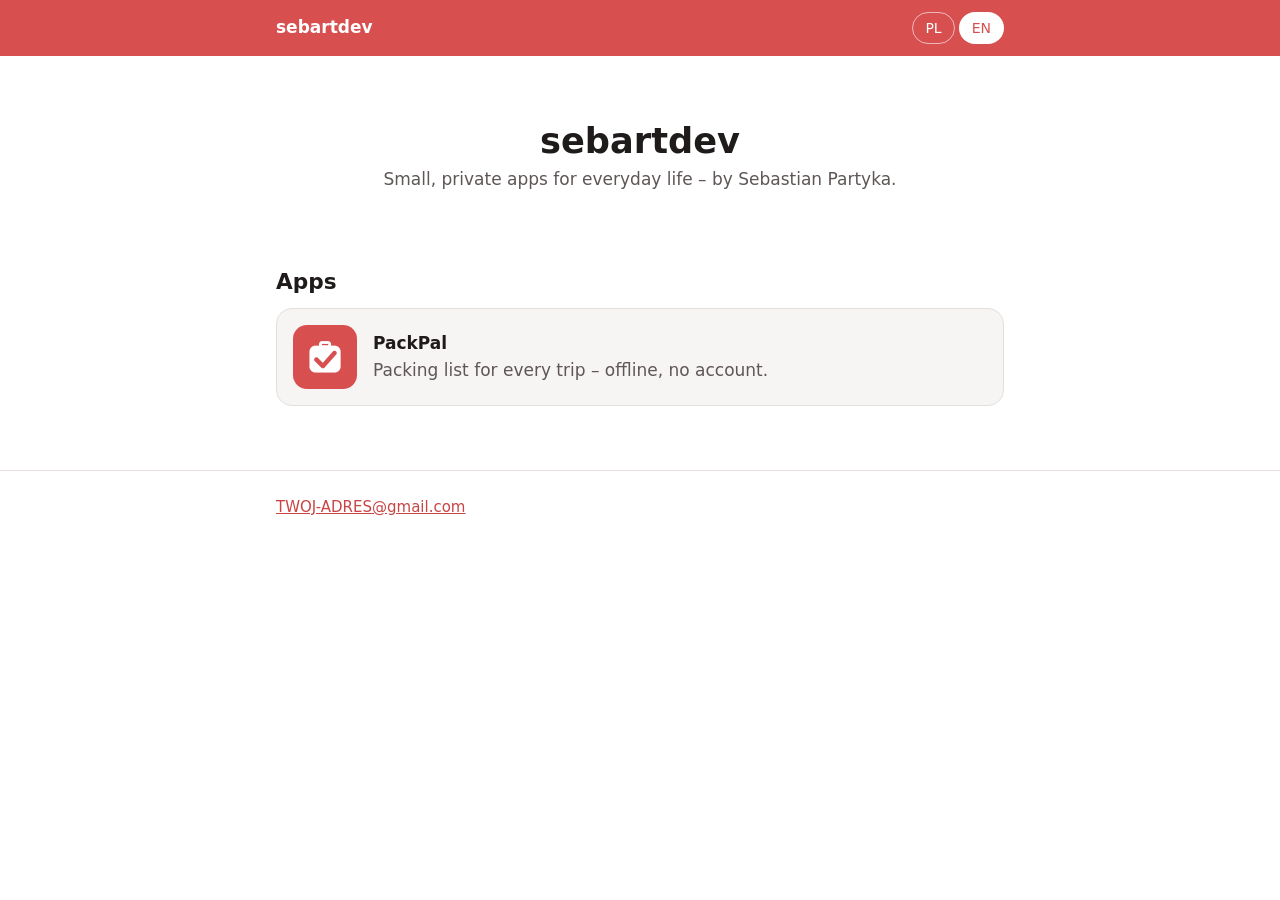
==== index.html @ e94e7d5c "Strona sebartdev i PackPal z polityką prywatności Co-Authored-By: Claude Opus 5.5 <noreply@anthropic" ====
<!doctype html>
<html lang="en">
<head>
  <meta charset="utf-8">
  <meta name="viewport" content="width=device-width, initial-scale=1">
  <title>sebartdev – apps</title>
  <meta name="description" content="Apps by sebartdev (Sebastian Partyka). Aplikacje od sebartdev.">
  <link rel="icon" href="packpal/icon.png">
  <link rel="stylesheet" href="style.css">
</head>
<body>
  <header class="top">
    <div class="wrap">
      <a href="./">sebartdev</a>
      <div class="lang-switch">
        <button type="button" data-set-lang="pl" aria-pressed="false">PL</button>
        <button type="button" data-set-lang="en" aria-pressed="true">EN</button>
      </div>
    </div>
  </header>

  <main class="wrap">
    <div class="hero">
      <h1>sebartdev</h1>
      <p data-lang="en">Small, private apps for everyday life – by
        Sebastian Partyka.</p>
      <p data-lang="pl">Małe, prywatne aplikacje na co dzień – od
        Sebastiana Partyki.</p>
    </div>

    <section>
      <h2 data-lang="en">Apps</h2>
      <h2 data-lang="pl">Aplikacje</h2>
      <a class="app-card" href="packpal/">
        <img src="packpal/icon.png" alt="">
        <div>
          <strong>PackPal</strong>
          <span data-lang="en">Packing list for every trip – offline, no
            account.</span>
          <span data-lang="pl">Lista pakowania na każdy wyjazd – offline,
            bez konta.</span>
        </div>
      </a>
    </section>
  </main>

  <footer>
    <div class="wrap">
      <a href="mailto:TWOJ-ADRES@gmail.com">TWOJ-ADRES@gmail.com</a>
    </div>
  </footer>
  <script src="lang.js"></script>
</body>
</html>
---- style.css ----
:root {
  --brand: #d84f4f;
  --accent: #c94545;
  --bg: #ffffff;
  --surface: #f7f4f4;
  --text: #1f1b1b;
  --muted: #5f5656;
  --border: #e6dede;
  --on-brand: #ffffff;
  --radius: 16px;
  --max: 760px;
}

@media (prefers-color-scheme: dark) {
  :root {
    --accent: #ff8a80;
    --bg: #161212;
    --surface: #221c1c;
    --text: #f3eded;
    --muted: #b9adad;
    --border: #3a3131;
  }
}

* {
  box-sizing: border-box;
}

html {
  -webkit-text-size-adjust: 100%;
}

body {
  margin: 0;
  background: var(--bg);
  color: var(--text);
  font-family: system-ui, -apple-system, "Segoe UI", Roboto, Ubuntu,
    "Helvetica Neue", Arial, sans-serif;
  font-size: 17px;
  line-height: 1.6;
}

a {
  color: var(--accent);
}

.wrap {
  max-width: var(--max);
  margin: 0 auto;
  padding: 0 16px;
}

header.top {
  background: var(--brand);
  color: var(--on-brand);
}

header.top .wrap {
  display: flex;
  align-items: center;
  justify-content: space-between;
  gap: 12px;
  min-height: 56px;
}

header.top a {
  color: var(--on-brand);
  text-decoration: none;
  font-weight: 600;
}

.lang-switch {
  display: flex;
  gap: 4px;
}

.lang-switch button {
  border: 1px solid rgba(255, 255, 255, 0.6);
  background: transparent;
  color: var(--on-brand);
  border-radius: 999px;
  padding: 4px 12px;
  font: inherit;
  font-size: 14px;
  cursor: pointer;
}

.lang-switch button[aria-pressed="true"] {
  background: var(--on-brand);
  color: var(--brand);
}

.hero {
  text-align: center;
  padding: 48px 0 32px;
}

.hero img {
  width: 112px;
  height: 112px;
  border-radius: 24px;
}

.hero h1 {
  margin: 16px 0 4px;
  font-size: 2.2rem;
  line-height: 1.2;
}

.hero p {
  margin: 0 auto;
  max-width: 34em;
  color: var(--muted);
}

.button {
  display: inline-block;
  margin-top: 24px;
  padding: 12px 24px;
  border-radius: 999px;
  background: var(--brand);
  color: var(--on-brand);
  font-weight: 600;
  text-decoration: none;
}

.button.disabled {
  background: var(--surface);
  color: var(--muted);
  border: 1px solid var(--border);
  cursor: default;
}

section {
  padding: 16px 0;
}

h2 {
  font-size: 1.35rem;
  margin: 24px 0 8px;
}

h3 {
  font-size: 1.1rem;
  margin: 20px 0 4px;
}

.cards {
  display: grid;
  grid-template-columns: repeat(auto-fit, minmax(220px, 1fr));
  gap: 12px;
  padding: 0;
  list-style: none;
}

.cards li {
  background: var(--surface);
  border: 1px solid var(--border);
  border-radius: var(--radius);
  padding: 16px;
}

.cards strong {
  display: block;
  margin-bottom: 4px;
}

.app-card {
  display: flex;
  gap: 16px;
  align-items: center;
  background: var(--surface);
  border: 1px solid var(--border);
  border-radius: var(--radius);
  padding: 16px;
  color: inherit;
  text-decoration: none;
}

.app-card img {
  width: 64px;
  height: 64px;
  border-radius: 14px;
  flex: none;
}

.app-card span {
  display: block;
  color: var(--muted);
}

.note {
  background: var(--surface);
  border-left: 4px solid var(--brand);
  border-radius: 8px;
  padding: 12px 16px;
}

.muted {
  color: var(--muted);
}

footer {
  margin-top: 48px;
  padding: 24px 0 40px;
  border-top: 1px solid var(--border);
  color: var(--muted);
  font-size: 15px;
}

footer a {
  margin-right: 16px;
}

[hidden] {
  display: none !important;
}
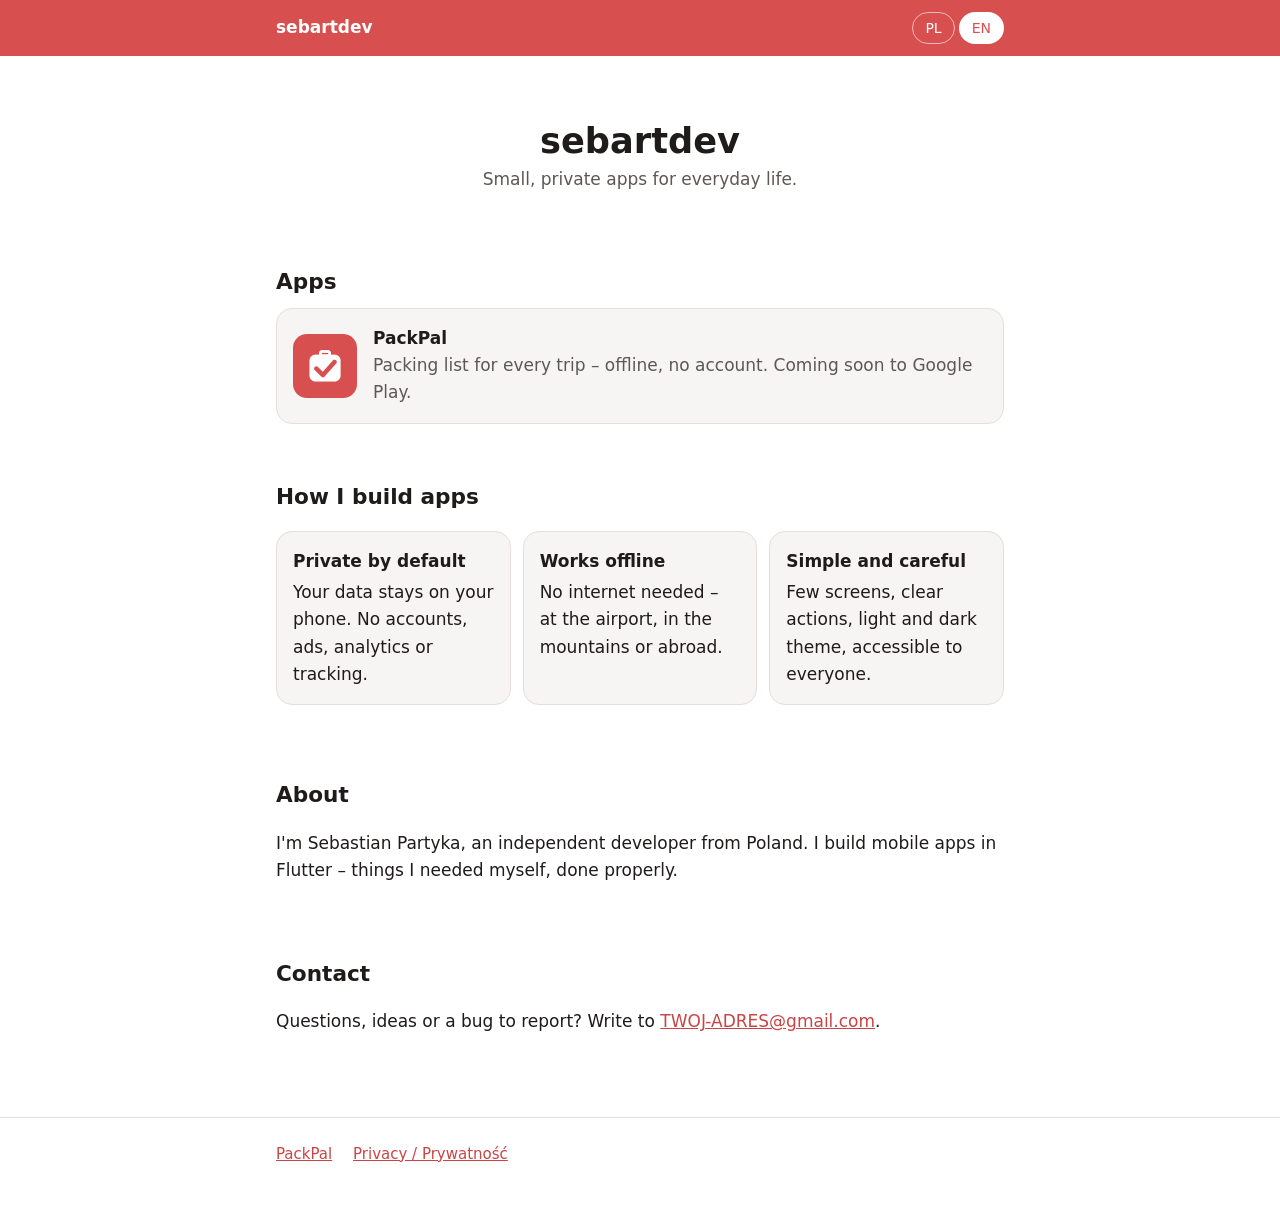
==== commit b65a4b86: "Strona główna: aplikacje, zasady, o mnie, kontakt Co-Authored-By: Claude Opus 5.5 <noreply@anthropic" ====
--- a/index.html
+++ b/index.html
@@ -4,7 +4,7 @@
   <meta charset="utf-8">
   <meta name="viewport" content="width=device-width, initial-scale=1">
   <title>sebartdev – apps</title>
-  <meta name="description" content="Apps by sebartdev (Sebastian Partyka). Aplikacje od sebartdev.">
+  <meta name="description" content="Small, private mobile apps by sebartdev (Sebastian Partyka). Małe, prywatne aplikacje mobilne od sebartdev.">
   <link rel="icon" href="packpal/icon.png">
   <link rel="stylesheet" href="style.css">
 </head>
@@ -22,10 +22,8 @@
   <main class="wrap">
     <div class="hero">
       <h1>sebartdev</h1>
-      <p data-lang="en">Small, private apps for everyday life – by
-        Sebastian Partyka.</p>
-      <p data-lang="pl">Małe, prywatne aplikacje na co dzień – od
-        Sebastiana Partyki.</p>
+      <p data-lang="en">Small, private apps for everyday life.</p>
+      <p data-lang="pl">Małe, prywatne aplikacje na co dzień.</p>
     </div>
 
     <section>
@@ -36,17 +34,61 @@
         <div>
           <strong>PackPal</strong>
           <span data-lang="en">Packing list for every trip – offline, no
-            account.</span>
+            account. Coming soon to Google Play.</span>
           <span data-lang="pl">Lista pakowania na każdy wyjazd – offline,
-            bez konta.</span>
+            bez konta. Wkrótce w Google Play.</span>
         </div>
       </a>
+    </section>
+
+    <section>
+      <h2 data-lang="en">How I build apps</h2>
+      <h2 data-lang="pl">Jak tworzę aplikacje</h2>
+      <ul class="cards">
+        <li data-lang="en"><strong>Private by default</strong>Your data
+          stays on your phone. No accounts, ads, analytics or
+          tracking.</li>
+        <li data-lang="pl"><strong>Prywatnie od początku</strong>Twoje dane
+          zostają na telefonie. Bez kont, reklam, analityki
+          i śledzenia.</li>
+        <li data-lang="en"><strong>Works offline</strong>No internet
+          needed – at the airport, in the mountains or abroad.</li>
+        <li data-lang="pl"><strong>Działa offline</strong>Bez internetu –
+          na lotnisku, w górach i za granicą.</li>
+        <li data-lang="en"><strong>Simple and careful</strong>Few screens,
+          clear actions, light and dark theme, accessible to
+          everyone.</li>
+        <li data-lang="pl"><strong>Prosto i starannie</strong>Mało ekranów,
+          jasne akcje, motyw jasny i ciemny, dostępność dla
+          każdego.</li>
+      </ul>
+    </section>
+
+    <section>
+      <h2 data-lang="en">About</h2>
+      <h2 data-lang="pl">O mnie</h2>
+      <p data-lang="en">I'm Sebastian Partyka, an independent developer
+        from Poland. I build mobile apps in Flutter – things I needed
+        myself, done properly.</p>
+      <p data-lang="pl">Jestem Sebastian Partyka, niezależny twórca
+        z Polski. Tworzę aplikacje mobilne we Flutterze – takie, których
+        sam potrzebowałem, zrobione porządnie.</p>
+    </section>
+
+    <section>
+      <h2 data-lang="en">Contact</h2>
+      <h2 data-lang="pl">Kontakt</h2>
+      <p data-lang="en">Questions, ideas or a bug to report? Write to
+        <a href="mailto:TWOJ-ADRES@gmail.com">TWOJ-ADRES@gmail.com</a>.</p>
+      <p data-lang="pl">Pytanie, pomysł albo błąd do zgłoszenia? Napisz na
+        <a href="mailto:TWOJ-ADRES@gmail.com">TWOJ-ADRES@gmail.com</a>.</p>
     </section>
   </main>
 
   <footer>
     <div class="wrap">
-      <a href="mailto:TWOJ-ADRES@gmail.com">TWOJ-ADRES@gmail.com</a>
+      <a href="packpal/">PackPal</a>
+      <a href="packpal/privacy.html">Privacy / Prywatność</a>
     </div>
   </footer>
   <script src="lang.js"></script>
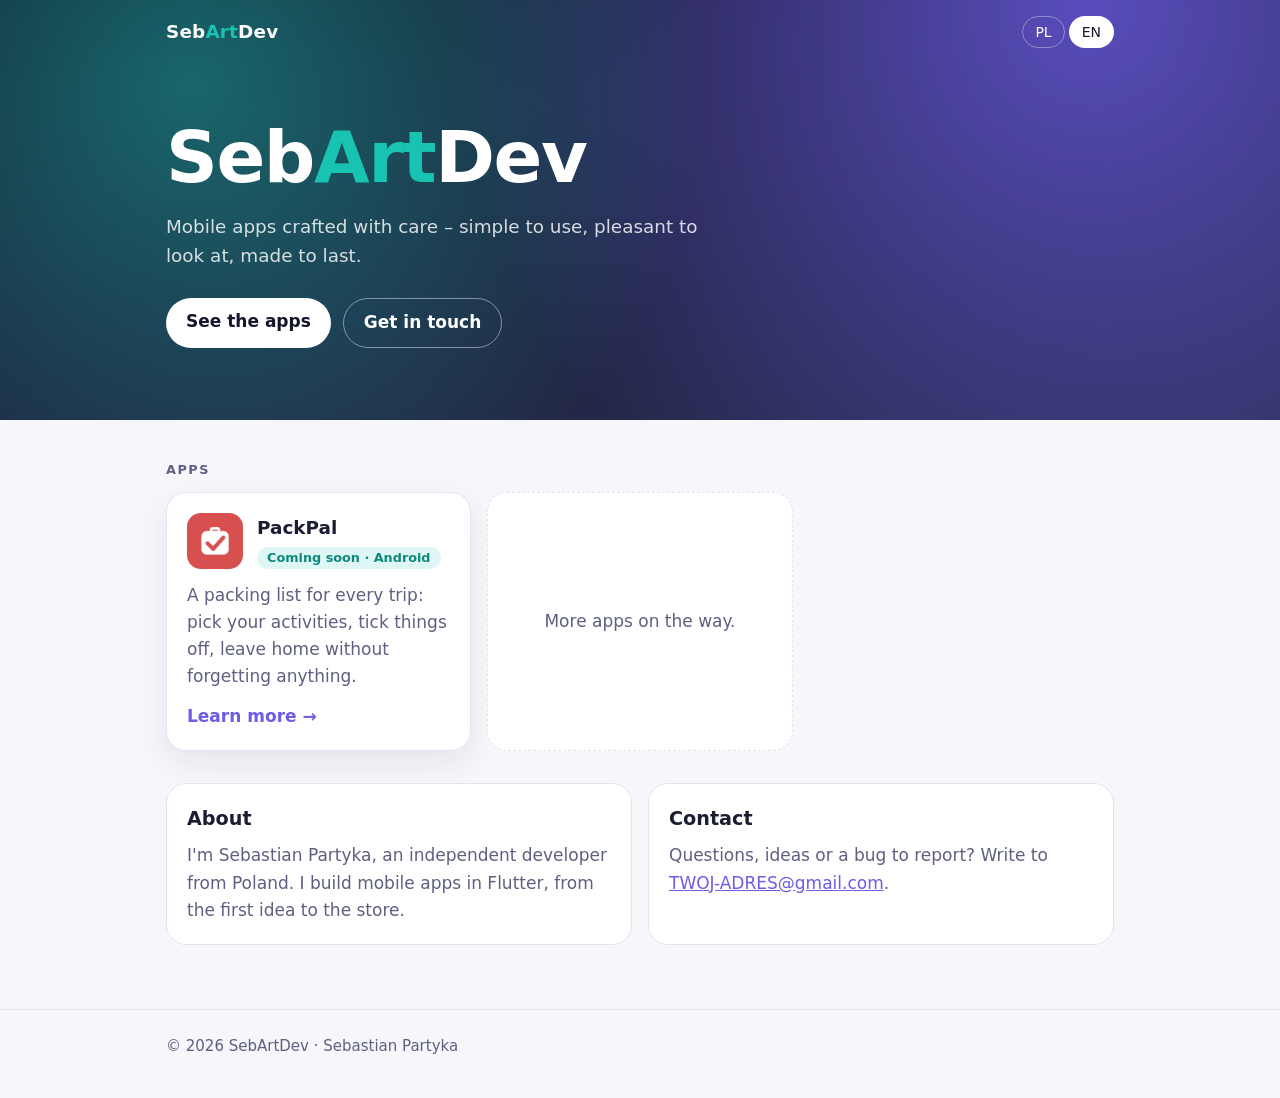
==== commit 6b7fe1af: "Strona główna SebArtDev: własny wygląd, neutralna treść Co-Authored-By: Claude Opus 5.5 <noreply@ant" ====
--- a/index.html
+++ b/index.html
@@ -3,93 +3,93 @@
 <head>
   <meta charset="utf-8">
   <meta name="viewport" content="width=device-width, initial-scale=1">
-  <title>sebartdev – apps</title>
-  <meta name="description" content="Small, private mobile apps by sebartdev (Sebastian Partyka). Małe, prywatne aplikacje mobilne od sebartdev.">
+  <title>SebArtDev – mobile apps</title>
+  <meta name="description" content="SebArtDev – mobile apps by Sebastian Partyka. Aplikacje mobilne Sebastiana Partyki.">
+  <meta name="theme-color" content="#14162b">
   <link rel="icon" href="packpal/icon.png">
-  <link rel="stylesheet" href="style.css">
+  <link rel="stylesheet" href="home.css">
 </head>
 <body>
-  <header class="top">
+  <header class="hero">
     <div class="wrap">
-      <a href="./">sebartdev</a>
-      <div class="lang-switch">
-        <button type="button" data-set-lang="pl" aria-pressed="false">PL</button>
-        <button type="button" data-set-lang="en" aria-pressed="true">EN</button>
+      <div class="bar">
+        <a class="logo" href="./">Seb<b>Art</b>Dev</a>
+        <div class="lang-switch">
+          <button type="button" data-set-lang="pl" aria-pressed="false">PL</button>
+          <button type="button" data-set-lang="en" aria-pressed="true">EN</button>
+        </div>
+      </div>
+      <div class="hero-body">
+        <h1 class="wordmark">Seb<b>Art</b>Dev</h1>
+        <p class="tagline" data-lang="en">Mobile apps crafted with care –
+          simple to use, pleasant to look at, made to last.</p>
+        <p class="tagline" data-lang="pl">Aplikacje mobilne robione
+          starannie – proste w obsłudze, przyjemne dla oka, zrobione na
+          lata.</p>
+        <div class="hero-links">
+          <a class="pill primary" href="#apps" data-lang="en">See the apps</a>
+          <a class="pill primary" href="#apps" data-lang="pl">Zobacz aplikacje</a>
+          <a class="pill ghost" href="#contact" data-lang="en">Get in touch</a>
+          <a class="pill ghost" href="#contact" data-lang="pl">Kontakt</a>
+        </div>
       </div>
     </div>
   </header>
 
   <main class="wrap">
-    <div class="hero">
-      <h1>sebartdev</h1>
-      <p data-lang="en">Small, private apps for everyday life.</p>
-      <p data-lang="pl">Małe, prywatne aplikacje na co dzień.</p>
-    </div>
-
-    <section>
-      <h2 data-lang="en">Apps</h2>
-      <h2 data-lang="pl">Aplikacje</h2>
-      <a class="app-card" href="packpal/">
-        <img src="packpal/icon.png" alt="">
-        <div>
-          <strong>PackPal</strong>
-          <span data-lang="en">Packing list for every trip – offline, no
-            account. Coming soon to Google Play.</span>
-          <span data-lang="pl">Lista pakowania na każdy wyjazd – offline,
-            bez konta. Wkrótce w Google Play.</span>
+    <section id="apps">
+      <p class="eyebrow" data-lang="en">Apps</p>
+      <p class="eyebrow" data-lang="pl">Aplikacje</p>
+      <div class="apps">
+        <a class="app" href="packpal/">
+          <div class="app-head">
+            <img src="packpal/icon.png" alt="">
+            <div>
+              <strong>PackPal</strong>
+              <span class="chip" data-lang="en">Coming soon · Android</span>
+              <span class="chip" data-lang="pl">Wkrótce · Android</span>
+            </div>
+          </div>
+          <p data-lang="en">A packing list for every trip: pick your
+            activities, tick things off, leave home without forgetting
+            anything.</p>
+          <p data-lang="pl">Lista pakowania na każdy wyjazd: zaznacz
+            aktywności, odhaczaj rzeczy i wychodź z domu bez obaw, że coś
+            zostało.</p>
+          <span class="more" data-lang="en">Learn more →</span>
+          <span class="more" data-lang="pl">Więcej →</span>
+        </a>
+        <div class="app placeholder">
+          <p data-lang="en">More apps on the way.</p>
+          <p data-lang="pl">Kolejne aplikacje w drodze.</p>
         </div>
-      </a>
+      </div>
     </section>
 
-    <section>
-      <h2 data-lang="en">How I build apps</h2>
-      <h2 data-lang="pl">Jak tworzę aplikacje</h2>
-      <ul class="cards">
-        <li data-lang="en"><strong>Private by default</strong>Your data
-          stays on your phone. No accounts, ads, analytics or
-          tracking.</li>
-        <li data-lang="pl"><strong>Prywatnie od początku</strong>Twoje dane
-          zostają na telefonie. Bez kont, reklam, analityki
-          i śledzenia.</li>
-        <li data-lang="en"><strong>Works offline</strong>No internet
-          needed – at the airport, in the mountains or abroad.</li>
-        <li data-lang="pl"><strong>Działa offline</strong>Bez internetu –
-          na lotnisku, w górach i za granicą.</li>
-        <li data-lang="en"><strong>Simple and careful</strong>Few screens,
-          clear actions, light and dark theme, accessible to
-          everyone.</li>
-        <li data-lang="pl"><strong>Prosto i starannie</strong>Mało ekranów,
-          jasne akcje, motyw jasny i ciemny, dostępność dla
-          każdego.</li>
-      </ul>
-    </section>
-
-    <section>
-      <h2 data-lang="en">About</h2>
-      <h2 data-lang="pl">O mnie</h2>
-      <p data-lang="en">I'm Sebastian Partyka, an independent developer
-        from Poland. I build mobile apps in Flutter – things I needed
-        myself, done properly.</p>
-      <p data-lang="pl">Jestem Sebastian Partyka, niezależny twórca
-        z Polski. Tworzę aplikacje mobilne we Flutterze – takie, których
-        sam potrzebowałem, zrobione porządnie.</p>
-    </section>
-
-    <section>
-      <h2 data-lang="en">Contact</h2>
-      <h2 data-lang="pl">Kontakt</h2>
-      <p data-lang="en">Questions, ideas or a bug to report? Write to
-        <a href="mailto:TWOJ-ADRES@gmail.com">TWOJ-ADRES@gmail.com</a>.</p>
-      <p data-lang="pl">Pytanie, pomysł albo błąd do zgłoszenia? Napisz na
-        <a href="mailto:TWOJ-ADRES@gmail.com">TWOJ-ADRES@gmail.com</a>.</p>
+    <section class="about">
+      <div class="panel">
+        <h2 data-lang="en">About</h2>
+        <h2 data-lang="pl">O mnie</h2>
+        <p data-lang="en">I'm Sebastian Partyka, an independent developer
+          from Poland. I build mobile apps in Flutter, from the first idea
+          to the store.</p>
+        <p data-lang="pl">Jestem Sebastian Partyka, niezależny twórca
+          z Polski. Tworzę aplikacje mobilne we Flutterze – od pierwszego
+          pomysłu do publikacji w sklepie.</p>
+      </div>
+      <div class="panel" id="contact">
+        <h2 data-lang="en">Contact</h2>
+        <h2 data-lang="pl">Kontakt</h2>
+        <p data-lang="en">Questions, ideas or a bug to report? Write to
+          <a href="mailto:TWOJ-ADRES@gmail.com">TWOJ-ADRES@gmail.com</a>.</p>
+        <p data-lang="pl">Pytanie, pomysł albo błąd do zgłoszenia? Napisz
+          na <a href="mailto:TWOJ-ADRES@gmail.com">TWOJ-ADRES@gmail.com</a>.</p>
+      </div>
     </section>
   </main>
 
   <footer>
-    <div class="wrap">
-      <a href="packpal/">PackPal</a>
-      <a href="packpal/privacy.html">Privacy / Prywatność</a>
-    </div>
+    <div class="wrap">© 2026 SebArtDev · Sebastian Partyka</div>
   </footer>
   <script src="lang.js"></script>
 </body>
--- a/home.css
+++ b/home.css
@@ -0,0 +1,287 @@
+/* Portfolio home page; app pages use style.css with their own colours. */
+:root {
+  --ink: #14162b;
+  --ink-soft: #2a2d52;
+  --violet: #6c5ce7;
+  --teal: #19c3b1;
+  --bg: #f6f6fb;
+  --card: #ffffff;
+  --text: #1b1d33;
+  --muted: #5d6080;
+  --border: #e3e4f0;
+  --radius: 20px;
+  --max: 980px;
+}
+
+@media (prefers-color-scheme: dark) {
+  :root {
+    --bg: #0e0f1d;
+    --card: #181a2e;
+    --text: #ecedf7;
+    --muted: #a3a6c4;
+    --border: #2a2d48;
+  }
+}
+
+* {
+  box-sizing: border-box;
+}
+
+body {
+  margin: 0;
+  background: var(--bg);
+  color: var(--text);
+  font-family: system-ui, -apple-system, "Segoe UI", Roboto, Ubuntu,
+    "Helvetica Neue", Arial, sans-serif;
+  font-size: 17px;
+  line-height: 1.6;
+}
+
+a {
+  color: var(--violet);
+}
+
+.wrap {
+  max-width: var(--max);
+  margin: 0 auto;
+  padding: 0 16px;
+}
+
+/* Hero */
+
+.hero {
+  position: relative;
+  overflow: hidden;
+  color: #fff;
+  background: radial-gradient(circle at 15% 20%, rgba(25, 195, 177, 0.45), transparent 45%),
+    radial-gradient(circle at 85% 0%, rgba(108, 92, 231, 0.75), transparent 55%),
+    linear-gradient(160deg, var(--ink) 0%, var(--ink-soft) 100%);
+}
+
+.hero .bar {
+  display: flex;
+  align-items: center;
+  justify-content: space-between;
+  gap: 12px;
+  min-height: 64px;
+}
+
+.logo {
+  color: #fff;
+  text-decoration: none;
+  font-weight: 700;
+  font-size: 1.15rem;
+  letter-spacing: 0.01em;
+}
+
+.logo b,
+.wordmark b {
+  color: var(--teal);
+  font-weight: inherit;
+}
+
+.lang-switch {
+  display: flex;
+  gap: 4px;
+}
+
+.lang-switch button {
+  border: 1px solid rgba(255, 255, 255, 0.35);
+  background: transparent;
+  color: #fff;
+  border-radius: 999px;
+  padding: 4px 12px;
+  font: inherit;
+  font-size: 14px;
+  cursor: pointer;
+}
+
+.lang-switch button[aria-pressed="true"] {
+  background: #fff;
+  color: var(--ink);
+}
+
+.hero-body {
+  padding: 56px 0 72px;
+}
+
+.wordmark {
+  margin: 0;
+  font-size: clamp(2.6rem, 9vw, 4.5rem);
+  line-height: 1.05;
+  font-weight: 800;
+  letter-spacing: -0.02em;
+}
+
+.tagline {
+  margin: 16px 0 0;
+  max-width: 30em;
+  font-size: 1.15rem;
+  color: rgba(255, 255, 255, 0.82);
+}
+
+.hero-links {
+  display: flex;
+  flex-wrap: wrap;
+  gap: 12px;
+  margin-top: 28px;
+}
+
+.pill {
+  display: inline-block;
+  padding: 10px 20px;
+  border-radius: 999px;
+  text-decoration: none;
+  font-weight: 600;
+}
+
+.pill.primary {
+  background: #fff;
+  color: var(--ink);
+}
+
+.pill.ghost {
+  border: 1px solid rgba(255, 255, 255, 0.45);
+  color: #fff;
+}
+
+/* Content */
+
+main {
+  padding-top: 8px;
+}
+
+section {
+  padding: 8px 0 24px;
+}
+
+.eyebrow {
+  margin: 32px 0 12px;
+  font-size: 0.8rem;
+  font-weight: 700;
+  letter-spacing: 0.12em;
+  text-transform: uppercase;
+  color: var(--muted);
+}
+
+.apps {
+  display: grid;
+  grid-template-columns: repeat(auto-fill, minmax(280px, 1fr));
+  gap: 16px;
+}
+
+.app {
+  display: flex;
+  flex-direction: column;
+  gap: 12px;
+  padding: 20px;
+  border-radius: var(--radius);
+  background: var(--card);
+  border: 1px solid var(--border);
+  box-shadow: 0 12px 32px rgba(20, 22, 43, 0.08);
+  color: inherit;
+  text-decoration: none;
+  transition: transform 0.15s ease, box-shadow 0.15s ease;
+}
+
+.app:hover {
+  transform: translateY(-2px);
+  box-shadow: 0 16px 40px rgba(20, 22, 43, 0.14);
+}
+
+.app-head {
+  display: flex;
+  align-items: center;
+  gap: 14px;
+}
+
+.app-head img {
+  width: 56px;
+  height: 56px;
+  border-radius: 14px;
+  flex: none;
+}
+
+.app-head strong {
+  display: block;
+  font-size: 1.15rem;
+}
+
+.chip {
+  display: inline-block;
+  margin-top: 2px;
+  padding: 1px 10px;
+  border-radius: 999px;
+  font-size: 0.8rem;
+  font-weight: 600;
+  background: rgba(25, 195, 177, 0.14);
+  color: #0e8a7d;
+}
+
+@media (prefers-color-scheme: dark) {
+  .chip {
+    color: var(--teal);
+  }
+}
+
+.app p {
+  margin: 0;
+  color: var(--muted);
+}
+
+.app .more {
+  margin-top: auto;
+  font-weight: 600;
+  color: var(--violet);
+}
+
+.app.placeholder {
+  align-items: center;
+  justify-content: center;
+  text-align: center;
+  min-height: 160px;
+  border-style: dashed;
+  box-shadow: none;
+  color: var(--muted);
+}
+
+.about {
+  display: grid;
+  gap: 16px;
+  grid-template-columns: repeat(auto-fit, minmax(260px, 1fr));
+}
+
+.panel {
+  padding: 20px;
+  border-radius: var(--radius);
+  background: var(--card);
+  border: 1px solid var(--border);
+}
+
+.panel h2 {
+  margin: 0 0 8px;
+  font-size: 1.2rem;
+}
+
+.panel p {
+  margin: 0;
+  color: var(--muted);
+}
+
+footer {
+  margin-top: 40px;
+  padding: 24px 0 40px;
+  border-top: 1px solid var(--border);
+  color: var(--muted);
+  font-size: 15px;
+}
+
+[hidden] {
+  display: none !important;
+}
+
+@media (prefers-reduced-motion: reduce) {
+  .app {
+    transition: none;
+  }
+}
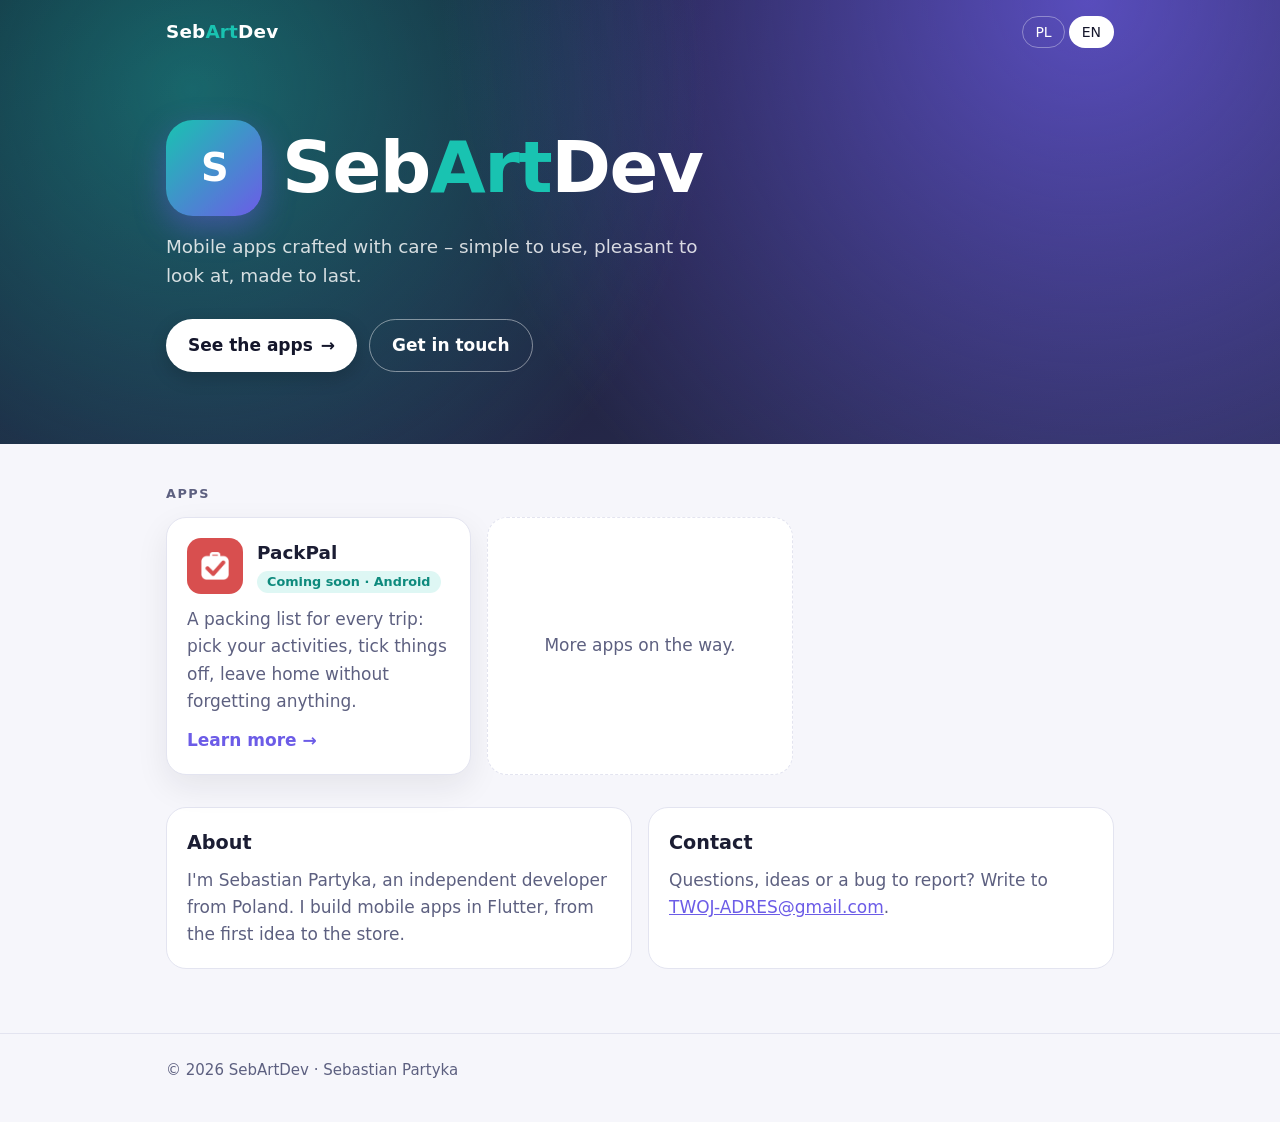
==== commit 441582c2: "Strona główna: miejsce na logo, animacje przycisków i kart Co-Authored-By: Claude Opus 5.5 <noreply@" ====
--- a/index.html
+++ b/index.html
@@ -20,15 +20,19 @@
         </div>
       </div>
       <div class="hero-body">
-        <h1 class="wordmark">Seb<b>Art</b>Dev</h1>
+        <div class="brand">
+          <!-- Logo placeholder: replace "S" with <img src="logo.svg" alt="SebArtDev">. -->
+          <div class="logo-mark" aria-hidden="true">S</div>
+          <h1 class="wordmark">Seb<b>Art</b>Dev</h1>
+        </div>
         <p class="tagline" data-lang="en">Mobile apps crafted with care –
           simple to use, pleasant to look at, made to last.</p>
         <p class="tagline" data-lang="pl">Aplikacje mobilne robione
           starannie – proste w obsłudze, przyjemne dla oka, zrobione na
           lata.</p>
         <div class="hero-links">
-          <a class="pill primary" href="#apps" data-lang="en">See the apps</a>
-          <a class="pill primary" href="#apps" data-lang="pl">Zobacz aplikacje</a>
+          <a class="pill primary" href="#apps" data-lang="en">See the apps <span class="arrow" aria-hidden="true">→</span></a>
+          <a class="pill primary" href="#apps" data-lang="pl">Zobacz aplikacje <span class="arrow" aria-hidden="true">→</span></a>
           <a class="pill ghost" href="#contact" data-lang="en">Get in touch</a>
           <a class="pill ghost" href="#contact" data-lang="pl">Kontakt</a>
         </div>
@@ -92,5 +96,6 @@
     <div class="wrap">© 2026 SebArtDev · Sebastian Partyka</div>
   </footer>
   <script src="lang.js"></script>
+  <script src="ripple.js"></script>
 </body>
 </html>
--- a/home.css
+++ b/home.css
@@ -27,6 +27,10 @@
   box-sizing: border-box;
 }
 
+html {
+  scroll-behavior: smooth;
+}
+
 body {
   margin: 0;
   background: var(--bg);
@@ -86,6 +90,10 @@
 }
 
 .lang-switch button {
+  position: relative;
+  overflow: hidden;
+  transition: transform 0.2s ease, background-color 0.2s ease,
+    color 0.2s ease;
   border: 1px solid rgba(255, 255, 255, 0.35);
   background: transparent;
   color: #fff;
@@ -96,6 +104,15 @@
   cursor: pointer;
 }
 
+.lang-switch button:hover {
+  transform: translateY(-1px);
+  background: rgba(255, 255, 255, 0.14);
+}
+
+.lang-switch button:active {
+  transform: scale(0.94);
+}
+
 .lang-switch button[aria-pressed="true"] {
   background: #fff;
   color: var(--ink);
@@ -103,6 +120,36 @@
 
 .hero-body {
   padding: 56px 0 72px;
+}
+
+.brand {
+  display: flex;
+  align-items: center;
+  gap: 20px;
+}
+
+/* Placeholder until the real logo: swap the inner text for
+   <img src="logo.svg" alt="SebArtDev"> and keep the size. */
+.logo-mark {
+  flex: none;
+  display: grid;
+  place-items: center;
+  width: clamp(64px, 14vw, 96px);
+  aspect-ratio: 1;
+  border-radius: 28%;
+  background: linear-gradient(135deg, var(--teal), var(--violet));
+  box-shadow: 0 12px 32px rgba(108, 92, 231, 0.45);
+  color: #fff;
+  font-weight: 800;
+  font-size: clamp(1.6rem, 5vw, 2.4rem);
+  letter-spacing: -0.04em;
+}
+
+.logo-mark img {
+  width: 100%;
+  height: 100%;
+  border-radius: inherit;
+  object-fit: cover;
 }
 
 .wordmark {
@@ -128,21 +175,114 @@
 }
 
 .pill {
-  display: inline-block;
-  padding: 10px 20px;
+  position: relative;
+  overflow: hidden;
+  display: inline-flex;
+  align-items: center;
+  gap: 8px;
+  padding: 12px 22px;
   border-radius: 999px;
   text-decoration: none;
   font-weight: 600;
+  transition: transform 0.25s cubic-bezier(0.2, 0.8, 0.2, 1),
+    box-shadow 0.25s ease, background-color 0.25s ease;
+}
+
+/* A light streak sweeping across on hover. */
+.pill::before {
+  content: "";
+  position: absolute;
+  inset: 0;
+  background: linear-gradient(
+    110deg,
+    transparent 30%,
+    rgba(255, 255, 255, 0.55) 50%,
+    transparent 70%
+  );
+  transform: translateX(-120%);
+  pointer-events: none;
+}
+
+.pill .arrow {
+  display: inline-block;
+  transition: transform 0.25s cubic-bezier(0.2, 0.8, 0.2, 1);
+}
+
+.pill:hover,
+.pill:focus-visible {
+  transform: translateY(-3px);
+}
+
+.pill:hover::before,
+.pill:focus-visible::before {
+  transform: translateX(120%);
+  transition: transform 0.7s ease;
+}
+
+.pill:hover .arrow,
+.pill:focus-visible .arrow {
+  transform: translateX(4px);
+}
+
+.pill:active {
+  transform: translateY(0) scale(0.96);
+  transition-duration: 0.08s;
+}
+
+.pill:focus-visible,
+.lang-switch button:focus-visible {
+  outline: 3px solid var(--teal);
+  outline-offset: 3px;
 }
 
 .pill.primary {
   background: #fff;
   color: var(--ink);
+  box-shadow: 0 6px 18px rgba(0, 0, 0, 0.18);
+}
+
+.pill.primary:hover,
+.pill.primary:focus-visible {
+  box-shadow: 0 12px 28px rgba(25, 195, 177, 0.45),
+    0 0 0 4px rgba(25, 195, 177, 0.25);
 }
 
 .pill.ghost {
   border: 1px solid rgba(255, 255, 255, 0.45);
   color: #fff;
+}
+
+.pill.ghost::before {
+  background: linear-gradient(
+    110deg,
+    transparent 30%,
+    rgba(255, 255, 255, 0.25) 50%,
+    transparent 70%
+  );
+}
+
+.pill.ghost:hover,
+.pill.ghost:focus-visible {
+  background: rgba(255, 255, 255, 0.12);
+  box-shadow: 0 10px 26px rgba(108, 92, 231, 0.5);
+}
+
+/* Click ripple, added by ripple.js. */
+.ripple {
+  position: absolute;
+  border-radius: 50%;
+  transform: scale(0);
+  background: currentColor;
+  opacity: 0.25;
+  pointer-events: none;
+  animation: ripple 0.6s ease-out forwards;
+}
+
+@keyframes ripple {
+  to {
+    transform: scale(1);
+    opacity: 0;
+  }
 }
 
 /* Content */
@@ -171,6 +311,8 @@
 }
 
 .app {
+  position: relative;
+  overflow: hidden;
   display: flex;
   flex-direction: column;
   gap: 12px;
@@ -181,12 +323,33 @@
   box-shadow: 0 12px 32px rgba(20, 22, 43, 0.08);
   color: inherit;
   text-decoration: none;
-  transition: transform 0.15s ease, box-shadow 0.15s ease;
-}
-
-.app:hover {
-  transform: translateY(-2px);
-  box-shadow: 0 16px 40px rgba(20, 22, 43, 0.14);
+  transition: transform 0.25s cubic-bezier(0.2, 0.8, 0.2, 1),
+    box-shadow 0.25s ease, border-color 0.25s ease;
+}
+
+a.app:hover,
+a.app:focus-visible {
+  transform: translateY(-4px);
+  border-color: rgba(108, 92, 231, 0.45);
+  box-shadow: 0 20px 44px rgba(108, 92, 231, 0.22);
+}
+
+a.app:active {
+  transform: translateY(-1px) scale(0.99);
+  transition-duration: 0.08s;
+}
+
+a.app:focus-visible {
+  outline: 3px solid var(--violet);
+  outline-offset: 3px;
+}
+
+a.app .more {
+  transition: letter-spacing 0.25s ease;
+}
+
+a.app:hover .more {
+  letter-spacing: 0.02em;
 }
 
 .app-head {
@@ -281,7 +444,14 @@
 }
 
 @media (prefers-reduced-motion: reduce) {
-  .app {
-    transition: none;
+  html {
+    scroll-behavior: auto;
   }
-}
+
+  *,
+  *::before,
+  *::after {
+    transition: none !important;
+    animation: none !important;
+  }
+}
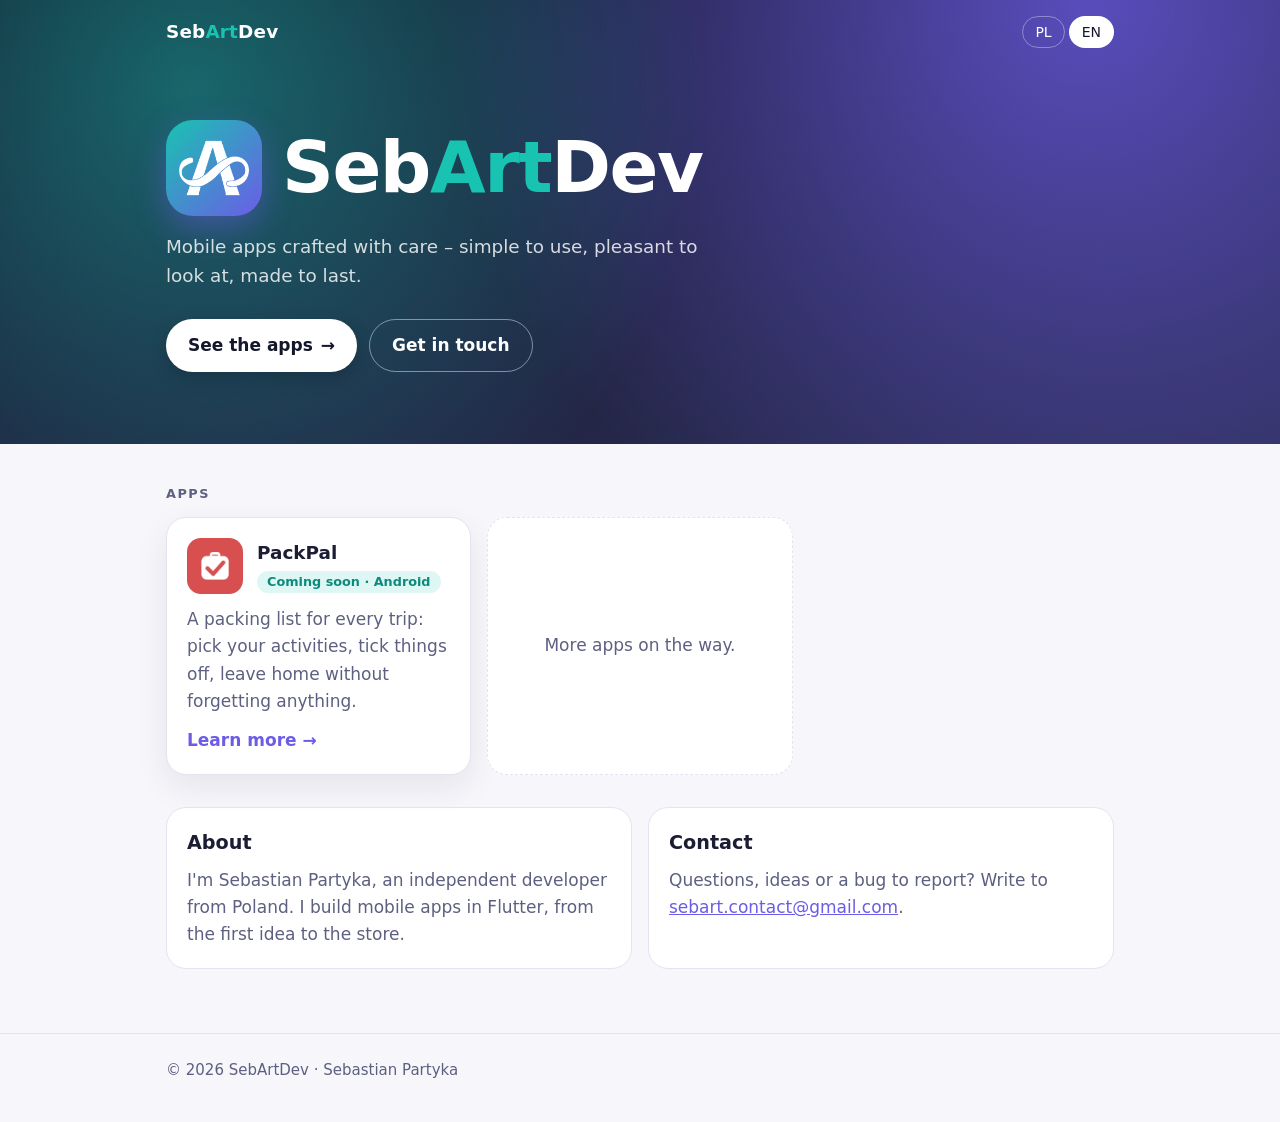
==== commit 4dffc486: "Logo SebArtDev, favicon i adres kontaktowy Co-Authored-By: Claude Opus 5.5 <noreply@anthropic.com>" ====
--- a/index.html
+++ b/index.html
@@ -6,7 +6,7 @@
   <title>SebArtDev – mobile apps</title>
   <meta name="description" content="SebArtDev – mobile apps by Sebastian Partyka. Aplikacje mobilne Sebastiana Partyki.">
   <meta name="theme-color" content="#14162b">
-  <link rel="icon" href="packpal/icon.png">
+  <link rel="icon" href="favicon.png">
   <link rel="stylesheet" href="home.css">
 </head>
 <body>
@@ -21,8 +21,7 @@
       </div>
       <div class="hero-body">
         <div class="brand">
-          <!-- Logo placeholder: replace "S" with <img src="logo.svg" alt="SebArtDev">. -->
-          <div class="logo-mark" aria-hidden="true">S</div>
+          <div class="logo-mark" aria-hidden="true"><img src="logo.png" alt=""></div>
           <h1 class="wordmark">Seb<b>Art</b>Dev</h1>
         </div>
         <p class="tagline" data-lang="en">Mobile apps crafted with care –
@@ -85,9 +84,9 @@
         <h2 data-lang="en">Contact</h2>
         <h2 data-lang="pl">Kontakt</h2>
         <p data-lang="en">Questions, ideas or a bug to report? Write to
-          <a href="mailto:TWOJ-ADRES@gmail.com">TWOJ-ADRES@gmail.com</a>.</p>
+          <a href="mailto:sebart.contact@gmail.com">sebart.contact@gmail.com</a>.</p>
         <p data-lang="pl">Pytanie, pomysł albo błąd do zgłoszenia? Napisz
-          na <a href="mailto:TWOJ-ADRES@gmail.com">TWOJ-ADRES@gmail.com</a>.</p>
+          na <a href="mailto:sebart.contact@gmail.com">sebart.contact@gmail.com</a>.</p>
       </div>
     </section>
   </main>
--- a/home.css
+++ b/home.css
@@ -128,8 +128,7 @@
   gap: 20px;
 }
 
-/* Placeholder until the real logo: swap the inner text for
-   <img src="logo.svg" alt="SebArtDev"> and keep the size. */
+/* White logo glyph on the brand gradient tile. */
 .logo-mark {
   flex: none;
   display: grid;
@@ -146,10 +145,9 @@
 }
 
 .logo-mark img {
-  width: 100%;
-  height: 100%;
-  border-radius: inherit;
-  object-fit: cover;
+  width: 72%;
+  height: 72%;
+  object-fit: contain;
 }
 
 .wordmark {
@@ -334,6 +332,38 @@
   box-shadow: 0 20px 44px rgba(108, 92, 231, 0.22);
 }
 
+/* A soft light streak across the card on hover, like on the buttons. */
+a.app::before {
+  content: "";
+  position: absolute;
+  inset: 0;
+  background: linear-gradient(
+    110deg,
+    transparent 35%,
+    rgba(255, 255, 255, 0.45) 50%,
+    transparent 65%
+  );
+  transform: translateX(-120%);
+  pointer-events: none;
+}
+
+a.app:hover::before,
+a.app:focus-visible::before {
+  transform: translateX(120%);
+  transition: transform 0.9s ease;
+}
+
+@media (prefers-color-scheme: dark) {
+  a.app::before {
+    background: linear-gradient(
+      110deg,
+      transparent 35%,
+      rgba(255, 255, 255, 0.08) 50%,
+      transparent 65%
+    );
+  }
+}
+
 a.app:active {
   transform: translateY(-1px) scale(0.99);
   transition-duration: 0.08s;
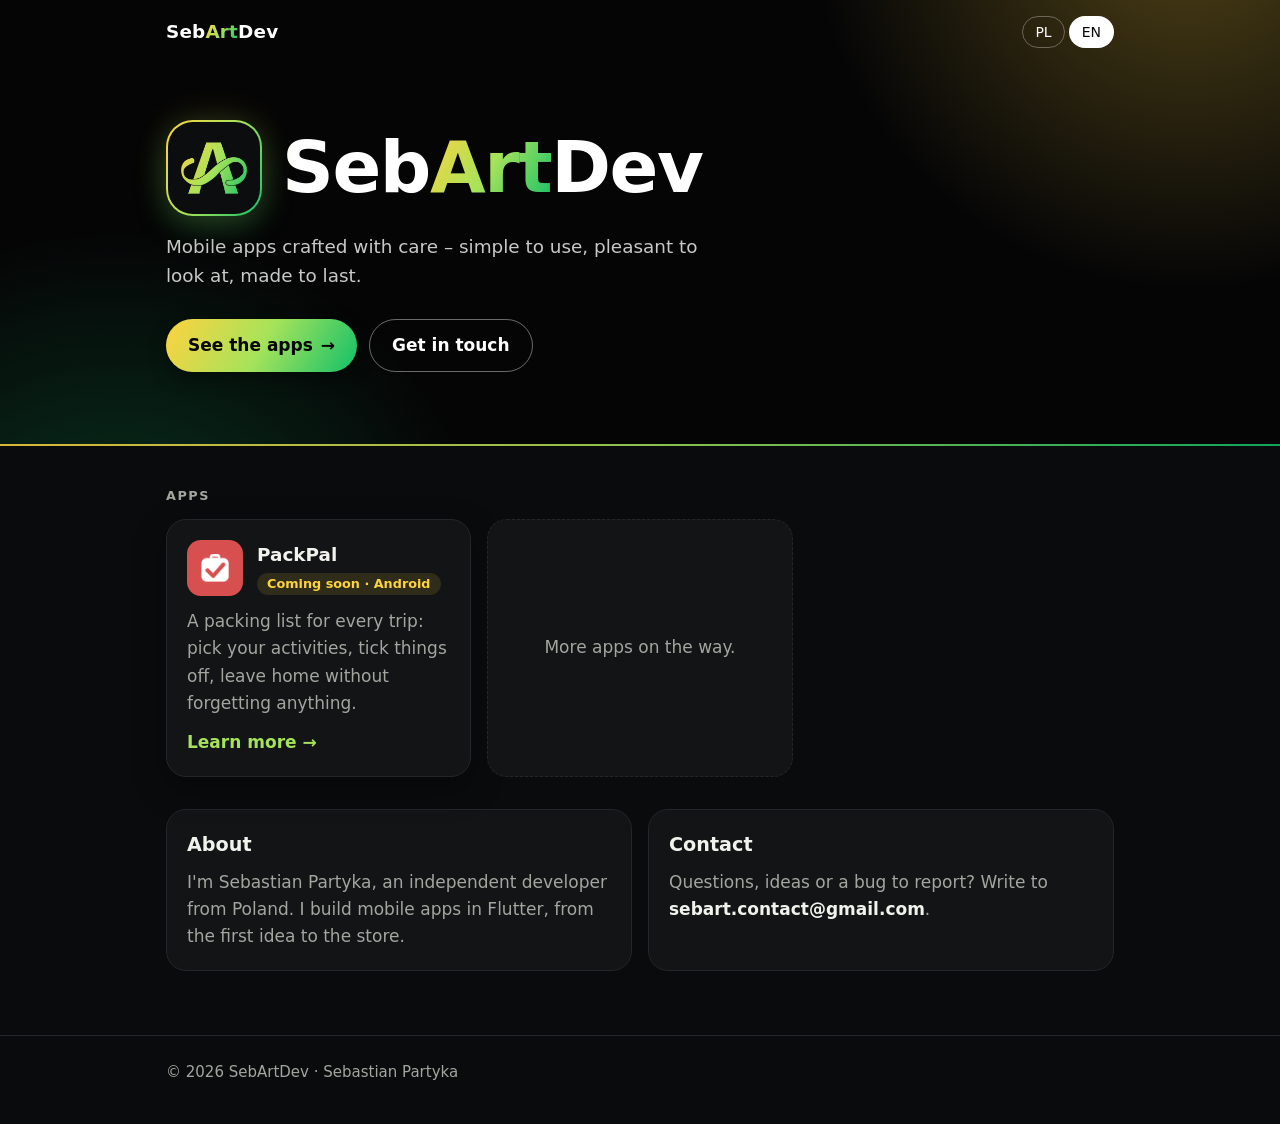
==== commit 7cb8cead: "Czarno-żółto-zielony wygląd strony głównej, e-mail poza HTML Co-Authored-By: Claude Opus 5.5 <norepl" ====
--- a/index.html
+++ b/index.html
@@ -5,7 +5,7 @@
   <meta name="viewport" content="width=device-width, initial-scale=1">
   <title>SebArtDev – mobile apps</title>
   <meta name="description" content="SebArtDev – mobile apps by Sebastian Partyka. Aplikacje mobilne Sebastiana Partyki.">
-  <meta name="theme-color" content="#14162b">
+  <meta name="theme-color" content="#050506">
   <link rel="icon" href="favicon.png">
   <link rel="stylesheet" href="home.css">
 </head>
@@ -21,7 +21,7 @@
       </div>
       <div class="hero-body">
         <div class="brand">
-          <div class="logo-mark" aria-hidden="true"><img src="logo.png" alt=""></div>
+          <div class="logo-mark" aria-hidden="true"></div>
           <h1 class="wordmark">Seb<b>Art</b>Dev</h1>
         </div>
         <p class="tagline" data-lang="en">Mobile apps crafted with care –
@@ -37,6 +37,7 @@
         </div>
       </div>
     </div>
+    <div class="hero-line"></div>
   </header>
 
   <main class="wrap">
@@ -84,9 +85,9 @@
         <h2 data-lang="en">Contact</h2>
         <h2 data-lang="pl">Kontakt</h2>
         <p data-lang="en">Questions, ideas or a bug to report? Write to
-          <a href="mailto:sebart.contact@gmail.com">sebart.contact@gmail.com</a>.</p>
+          <span class="mail"></span>.</p>
         <p data-lang="pl">Pytanie, pomysł albo błąd do zgłoszenia? Napisz
-          na <a href="mailto:sebart.contact@gmail.com">sebart.contact@gmail.com</a>.</p>
+          na <span class="mail"></span>.</p>
       </div>
     </section>
   </main>
--- a/home.css
+++ b/home.css
@@ -1,26 +1,20 @@
-/* Portfolio home page; app pages use style.css with their own colours. */
+/* Portfolio home page; app pages use style.css with their own colours.
+   Black dominates; yellow and green only as light and accents. */
 :root {
-  --ink: #14162b;
-  --ink-soft: #2a2d52;
-  --violet: #6c5ce7;
-  --teal: #19c3b1;
-  --bg: #f6f6fb;
-  --card: #ffffff;
-  --text: #1b1d33;
-  --muted: #5d6080;
-  --border: #e3e4f0;
+  color-scheme: dark;
+  --black: #050506;
+  --yellow: #ffd23f;
+  --lime: #a6e35a;
+  --green: #12c06a;
+  --brand: linear-gradient(120deg, var(--yellow) 0%, var(--lime) 50%,
+      var(--green) 100%);
+  --bg: #0a0b0c;
+  --card: #121416;
+  --text: #f1f2ec;
+  --muted: #a1a69f;
+  --border: #23272a;
   --radius: 20px;
   --max: 980px;
-}
-
-@media (prefers-color-scheme: dark) {
-  :root {
-    --bg: #0e0f1d;
-    --card: #181a2e;
-    --text: #ecedf7;
-    --muted: #a3a6c4;
-    --border: #2a2d48;
-  }
 }
 
 * {
@@ -42,7 +36,7 @@
 }
 
 a {
-  color: var(--violet);
+  color: var(--lime);
 }
 
 .wrap {
@@ -57,9 +51,49 @@
   position: relative;
   overflow: hidden;
   color: #fff;
-  background: radial-gradient(circle at 15% 20%, rgba(25, 195, 177, 0.45), transparent 45%),
-    radial-gradient(circle at 85% 0%, rgba(108, 92, 231, 0.75), transparent 55%),
-    linear-gradient(160deg, var(--ink) 0%, var(--ink-soft) 100%);
+  background: var(--black);
+  isolation: isolate;
+}
+
+/* Two slow-drifting glows: yellow top right, green bottom left. */
+.hero::before,
+.hero::after {
+  content: "";
+  position: absolute;
+  z-index: -1;
+  width: 70vmax;
+  height: 70vmax;
+  border-radius: 50%;
+  pointer-events: none;
+}
+
+.hero::before {
+  top: -42vmax;
+  right: -28vmax;
+  background: radial-gradient(circle, rgba(255, 210, 63, 0.3),
+      transparent 60%);
+  animation: drift 18s ease-in-out infinite alternate;
+}
+
+.hero::after {
+  bottom: -48vmax;
+  left: -26vmax;
+  background: radial-gradient(circle, rgba(18, 192, 106, 0.28),
+      transparent 60%);
+  animation: drift 22s ease-in-out infinite alternate-reverse;
+}
+
+@keyframes drift {
+  to {
+    transform: translate(6vmax, 4vmax) scale(1.1);
+  }
+}
+
+/* A thin brand-coloured line closing the hero. */
+.hero-line {
+  height: 2px;
+  background: var(--brand);
+  opacity: 0.85;
 }
 
 .hero .bar {
@@ -80,8 +114,11 @@
 
 .logo b,
 .wordmark b {
-  color: var(--teal);
   font-weight: inherit;
+  background: var(--brand);
+  -webkit-background-clip: text;
+  background-clip: text;
+  color: transparent;
 }
 
 .lang-switch {
@@ -94,7 +131,7 @@
   overflow: hidden;
   transition: transform 0.2s ease, background-color 0.2s ease,
     color 0.2s ease;
-  border: 1px solid rgba(255, 255, 255, 0.35);
+  border: 1px solid rgba(255, 255, 255, 0.3);
   background: transparent;
   color: #fff;
   border-radius: 999px;
@@ -106,7 +143,7 @@
 
 .lang-switch button:hover {
   transform: translateY(-1px);
-  background: rgba(255, 255, 255, 0.14);
+  background: rgba(255, 255, 255, 0.12);
 }
 
 .lang-switch button:active {
@@ -115,7 +152,7 @@
 
 .lang-switch button[aria-pressed="true"] {
   background: #fff;
-  color: var(--ink);
+  color: var(--black);
 }
 
 .hero-body {
@@ -128,26 +165,28 @@
   gap: 20px;
 }
 
-/* White logo glyph on the brand gradient tile. */
+/* Black tile with a gradient rim; the logo is painted with the brand
+   gradient through its shape (logo.png used as a mask). */
 .logo-mark {
+  position: relative;
   flex: none;
-  display: grid;
-  place-items: center;
   width: clamp(64px, 14vw, 96px);
   aspect-ratio: 1;
   border-radius: 28%;
-  background: linear-gradient(135deg, var(--teal), var(--violet));
-  box-shadow: 0 12px 32px rgba(108, 92, 231, 0.45);
-  color: #fff;
-  font-weight: 800;
-  font-size: clamp(1.6rem, 5vw, 2.4rem);
-  letter-spacing: -0.04em;
-}
-
-.logo-mark img {
-  width: 72%;
-  height: 72%;
-  object-fit: contain;
+  border: 2px solid transparent;
+  background: linear-gradient(#0c0d0e, #0c0d0e) padding-box,
+    var(--brand) border-box;
+  box-shadow: 0 0 36px rgba(255, 210, 63, 0.18),
+    0 12px 32px rgba(18, 192, 106, 0.22);
+}
+
+.logo-mark::after {
+  content: "";
+  position: absolute;
+  inset: 14%;
+  background: var(--brand);
+  -webkit-mask: url("logo.png") center / contain no-repeat;
+  mask: url("logo.png") center / contain no-repeat;
 }
 
 .wordmark {
@@ -162,7 +201,7 @@
   margin: 16px 0 0;
   max-width: 30em;
   font-size: 1.15rem;
-  color: rgba(255, 255, 255, 0.82);
+  color: rgba(255, 255, 255, 0.78);
 }
 
 .hero-links {
@@ -229,24 +268,24 @@
 
 .pill:focus-visible,
 .lang-switch button:focus-visible {
-  outline: 3px solid var(--teal);
+  outline: 3px solid var(--yellow);
   outline-offset: 3px;
 }
 
 .pill.primary {
-  background: #fff;
-  color: var(--ink);
-  box-shadow: 0 6px 18px rgba(0, 0, 0, 0.18);
+  background: var(--brand);
+  color: var(--black);
+  box-shadow: 0 6px 18px rgba(0, 0, 0, 0.4);
 }
 
 .pill.primary:hover,
 .pill.primary:focus-visible {
-  box-shadow: 0 12px 28px rgba(25, 195, 177, 0.45),
-    0 0 0 4px rgba(25, 195, 177, 0.25);
+  box-shadow: 0 12px 28px rgba(166, 227, 90, 0.35),
+    0 0 0 4px rgba(255, 210, 63, 0.2);
 }
 
 .pill.ghost {
-  border: 1px solid rgba(255, 255, 255, 0.45);
+  border: 1px solid rgba(255, 255, 255, 0.4);
   color: #fff;
 }
 
@@ -254,15 +293,15 @@
   background: linear-gradient(
     110deg,
     transparent 30%,
-    rgba(255, 255, 255, 0.25) 50%,
+    rgba(255, 255, 255, 0.22) 50%,
     transparent 70%
   );
 }
 
 .pill.ghost:hover,
 .pill.ghost:focus-visible {
-  background: rgba(255, 255, 255, 0.12);
-  box-shadow: 0 10px 26px rgba(108, 92, 231, 0.5);
+  background: rgba(255, 255, 255, 0.1);
+  box-shadow: 0 10px 26px rgba(18, 192, 106, 0.3);
 }
 
 /* Click ripple, added by ripple.js. */
@@ -318,7 +357,7 @@
   border-radius: var(--radius);
   background: var(--card);
   border: 1px solid var(--border);
-  box-shadow: 0 12px 32px rgba(20, 22, 43, 0.08);
+  box-shadow: 0 12px 32px rgba(0, 0, 0, 0.35);
   color: inherit;
   text-decoration: none;
   transition: transform 0.25s cubic-bezier(0.2, 0.8, 0.2, 1),
@@ -328,8 +367,9 @@
 a.app:hover,
 a.app:focus-visible {
   transform: translateY(-4px);
-  border-color: rgba(108, 92, 231, 0.45);
-  box-shadow: 0 20px 44px rgba(108, 92, 231, 0.22);
+  border-color: rgba(166, 227, 90, 0.5);
+  box-shadow: 0 20px 44px rgba(18, 192, 106, 0.16),
+    0 0 0 1px rgba(255, 210, 63, 0.12);
 }
 
 /* A soft light streak across the card on hover, like on the buttons. */
@@ -340,7 +380,7 @@
   background: linear-gradient(
     110deg,
     transparent 35%,
-    rgba(255, 255, 255, 0.45) 50%,
+    rgba(255, 255, 255, 0.07) 50%,
     transparent 65%
   );
   transform: translateX(-120%);
@@ -353,24 +393,13 @@
   transition: transform 0.9s ease;
 }
 
-@media (prefers-color-scheme: dark) {
-  a.app::before {
-    background: linear-gradient(
-      110deg,
-      transparent 35%,
-      rgba(255, 255, 255, 0.08) 50%,
-      transparent 65%
-    );
-  }
-}
-
 a.app:active {
   transform: translateY(-1px) scale(0.99);
   transition-duration: 0.08s;
 }
 
 a.app:focus-visible {
-  outline: 3px solid var(--violet);
+  outline: 3px solid var(--yellow);
   outline-offset: 3px;
 }
 
@@ -407,14 +436,8 @@
   border-radius: 999px;
   font-size: 0.8rem;
   font-weight: 600;
-  background: rgba(25, 195, 177, 0.14);
-  color: #0e8a7d;
-}
-
-@media (prefers-color-scheme: dark) {
-  .chip {
-    color: var(--teal);
-  }
+  background: rgba(255, 210, 63, 0.12);
+  color: var(--yellow);
 }
 
 .app p {
@@ -425,7 +448,7 @@
 .app .more {
   margin-top: auto;
   font-weight: 600;
-  color: var(--violet);
+  color: var(--lime);
 }
 
 .app.placeholder {
@@ -461,6 +484,11 @@
   color: var(--muted);
 }
 
+.panel .mail {
+  color: var(--text);
+  font-weight: 600;
+}
+
 footer {
   margin-top: 40px;
   padding: 24px 0 40px;
@@ -473,6 +501,18 @@
   display: none !important;
 }
 
+/* E-mail address kept out of the HTML (no mailto, not selectable) so
+   simple spam bots cannot harvest it; same rule lives in style.css. */
+.mail {
+  -webkit-user-select: none;
+  user-select: none;
+  white-space: nowrap;
+}
+
+.mail::after {
+  content: "\73 \65 \62 \61 \72 \74 \2e \63 \6f \6e \74 \61 \63 \74 \40 \67 \6d \61 \69 \6c \2e \63 \6f \6d ";
+}
+
 @media (prefers-reduced-motion: reduce) {
   html {
     scroll-behavior: auto;
